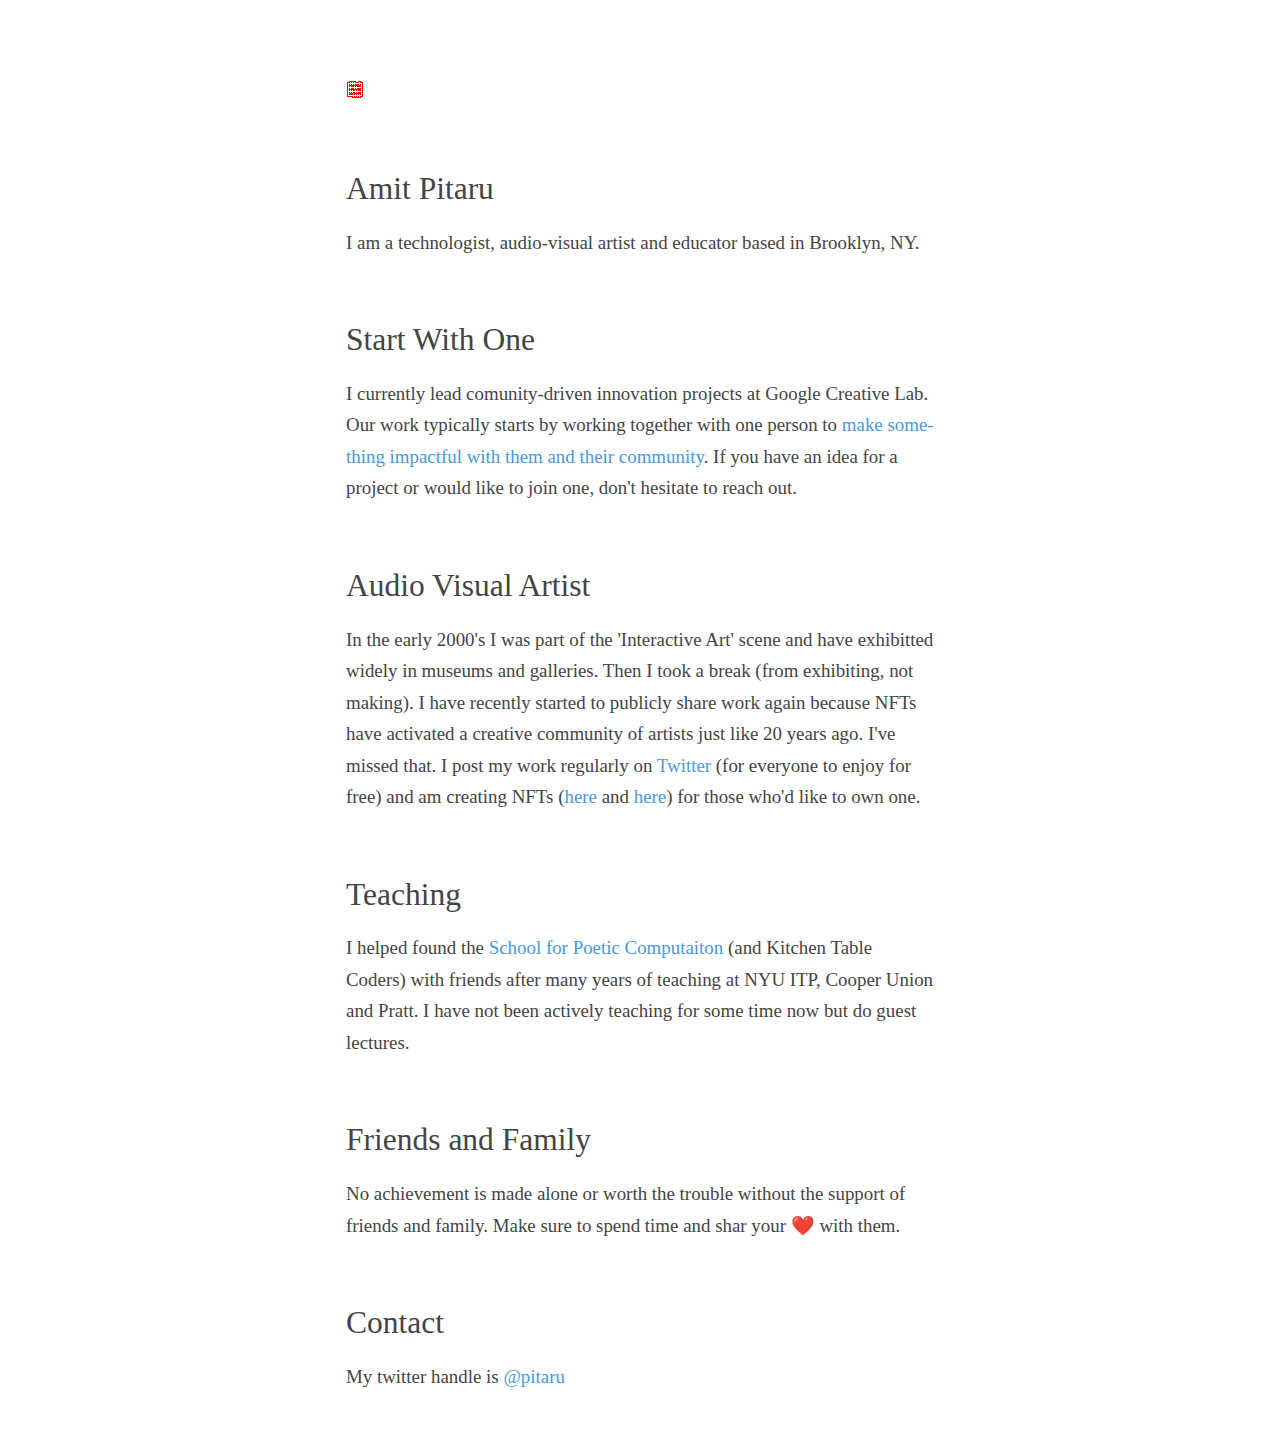
==== index.html @ 9d3275a8 "init" ====
<!DOCTYPE html>
<!-- saved from url=(0018)http://pitaru.com/ -->
<html lang="en"><head><meta http-equiv="Content-Type" content="text/html; charset=UTF-8">
  <title>Amit Pitaru</title>
  
  <meta name="description" content="Amit Pitaru is an interaction designer, coder, and educator from Broooklyn, New York">
  <meta name="author" content="Amit Pitaru">
  <meta name="viewport" content="width=device-width, initial-scale=1.0, minimum-scale=1.0, maximum-scale=1.0">


  <link rel="shortcut icon" href="http://pitaru.com/images/favicon.png">
  <link rel="stylesheet" media="screen, projection" href="./simple.css">
 
  <!-- enable HTML5 elements in IE7+8 -->
  <!--[if lt IE 9]>
  <script src="http://html5shim.googlecode.com/svn/trunk/html5.js"></script>
  <![endif]-->


</head> 
<body>
  <header>
    <div id="abacus"><img src="./pitaru_vector_abacus.gif" alt="Logo (Red Abacus)"></div>
  </header>
  
  <article>
  <h2>Amit Pitaru</h2>
<p>I am a technologist, audio-visual artist and educator based in Brooklyn, NY.</p>

<h2>Start With One</h2>
<p>I currently lead comunity-driven innovation projects at Google Creative Lab. Our work typically starts by working together with one person to <a hfer="http://g.co/startwithone">make something impactful with them and their community</a>. If you have an idea for a project or would like to join one, don't hesitate to reach out.</p>

<h2>Audio Visual Artist</h2>
<p>In the early 2000's I was part of the 'Interactive Art' scene and have exhibitted widely in museums and galleries. Then I took a break (from exhibiting, not making). I have recently started to publicly share work again because NFTs have activated a creative community of artists just like 20 years ago. I've missed that. I post my work regularly on <a href="http://twitter.com/pitaru"> Twitter</a> (for everyone to enjoy for free) and am creating NFTs (<a href="https://hicetnunc.art/pitaru">here</a> and <a hfer="https://www.fxhash.xyz/u/Pitaru">here</a>) for those who'd like to own one.</p>


<h2>Teaching</h2>
<p>I helped found the <a href="http://sfpc.io">School for Poetic Computaiton</a> (and Kitchen Table Coders) with friends after many years of teaching at NYU ITP, Cooper Union and Pratt. I have not been actively teaching for some time now but do guest lectures.</p>

<h2>Friends and Family</h2>
<p>No achievement is made alone or worth the trouble without the support of friends and family. Make sure to spend time and shar your ❤️ with them.</p>

<h2>Contact</h2>
<p>My twitter handle is <a href="http://twitter.com/pitaru">@pitaru</a></p>

</article>
    
</body></html>
---- simple.css ----
/*** LAYOUT ***/

body {
	background-color: #ffffff;
	padding: 1.6em;
	margin: 0;
	}

article, header {
	max-width: 28em;
	margin: 0 auto;
	}
	

#abacus {
	width: 100%;
	height: 100%;
	margin: 2em auto;
	}


/*** TYPOGRAPHY ***/

body {
    font-family: "Garamond", Georgia, serif;
    font-size: 21px;
    line-height: 1.5em;
    color: #444;
    }
    
p {
	font-size: 0.9em;
	-webkit-hyphens: auto;
	-moz-hyphens: auto;
	hyphens: auto;
	}
  

	
h1, h2, h3, h4 {
	font-weight: normal;
	text-rendering: optimizeLegibility;
	margin-bottom: 0;
	margin-top: 2em;
	font-style: normal;
	line-height: 1.2em;
	-webkit-font-smoothing: antialiased;
	}
	


a {
	color: #4799df; 
	text-decoration: none;
	}

a:hover, a:focus, a:visited {
	text-decoration: underline;
	}



/*** MEDIA QUERIES ***/

@media screen and (max-width:500px) {
	body {
		border-width: 0;
		border-top-width: 0em;
		font-size: 18px;
		}
	
	nav ul li a {
		font-size: 1em;
		}

}
@media screen and (max-height:500px) {
	#abacus {
	margin: 1.3em auto;
	}

	h1, h2, h3, h4 {
	margin-top: 1.3em;
}	

}



/*** FONTS ****/

@media screen and (min-width:1300px) { 	body { font-size: 24px; }  }
@media screen and (min-width:1800px) { 	body { font-size: 30px; text-rendering: optimizeLegibility; -webkit-font-smoothing: antialiased; }  }
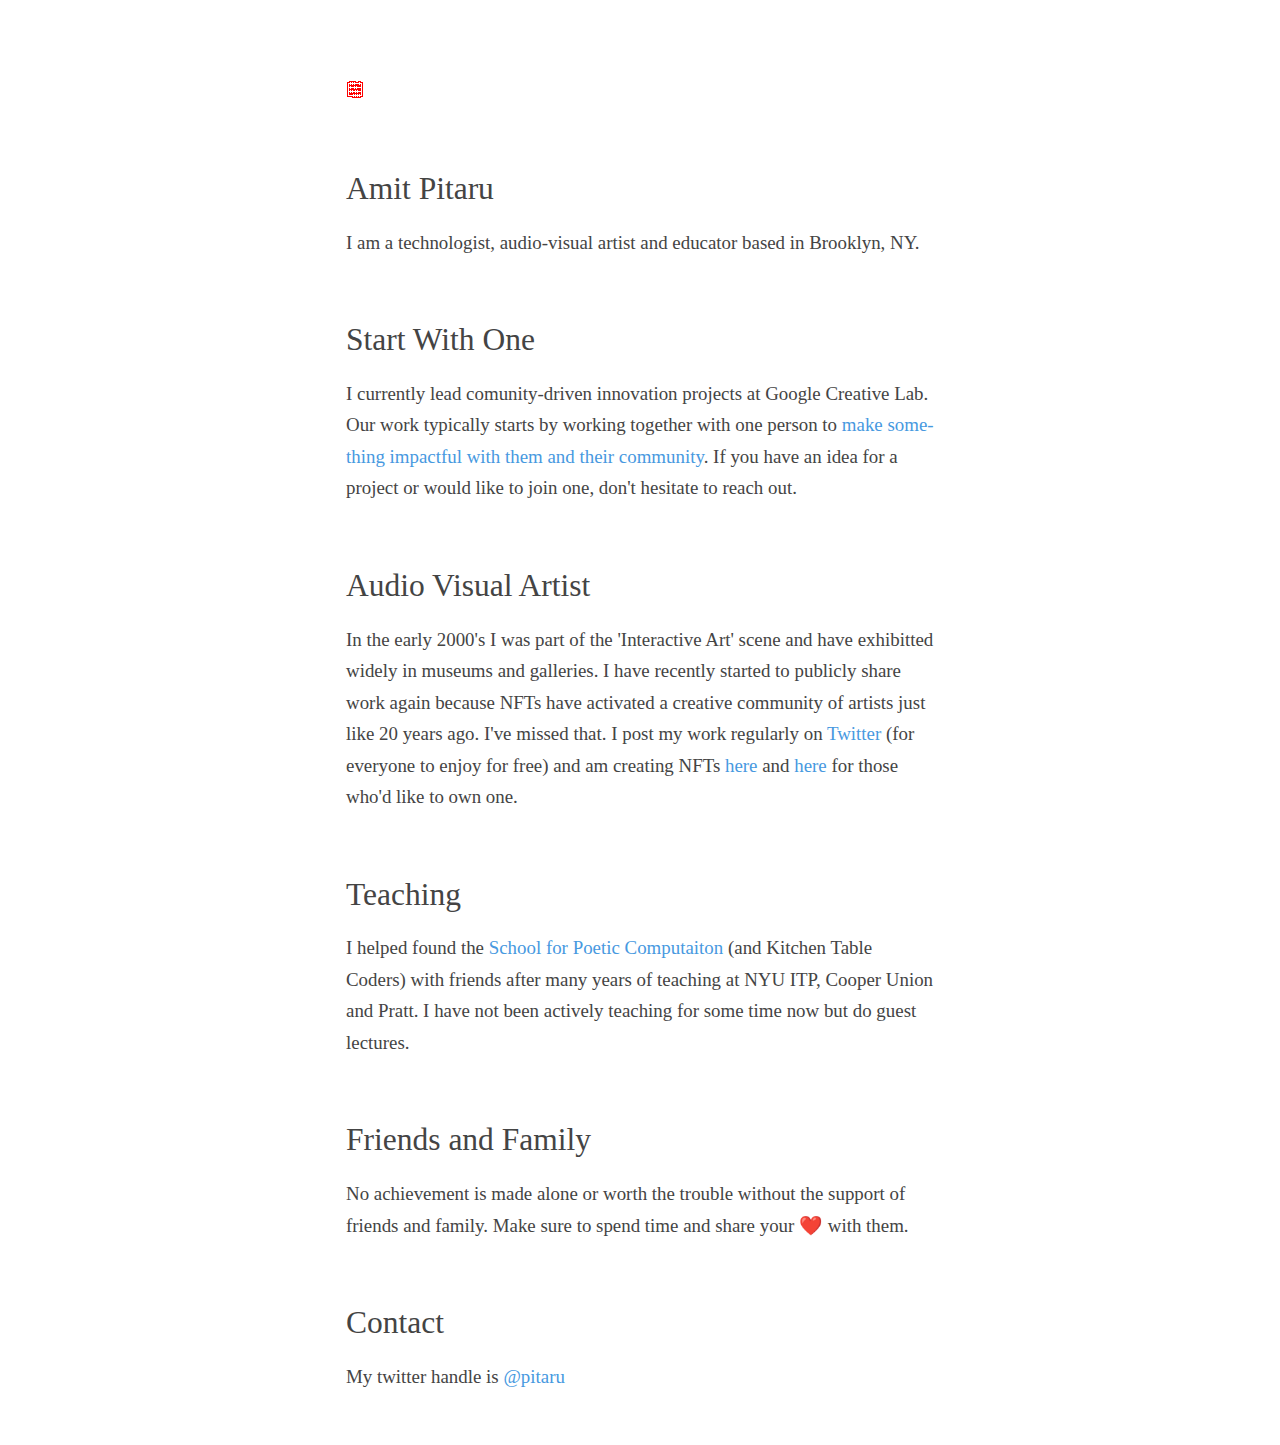
==== commit 03d2d16d: "Update index.html" ====
--- a/index.html
+++ b/index.html
@@ -28,17 +28,17 @@
 <p>I am a technologist, audio-visual artist and educator based in Brooklyn, NY.</p>
 
 <h2>Start With One</h2>
-<p>I currently lead comunity-driven innovation projects at Google Creative Lab. Our work typically starts by working together with one person to <a hfer="http://g.co/startwithone">make something impactful with them and their community</a>. If you have an idea for a project or would like to join one, don't hesitate to reach out.</p>
+<p>I currently lead comunity-driven innovation projects at Google Creative Lab. Our work typically starts by working together with one person to <a href="https://g.co/startwithone">make something impactful with them and their community</a>. If you have an idea for a project or would like to join one, don't hesitate to reach out.</p>
 
 <h2>Audio Visual Artist</h2>
-<p>In the early 2000's I was part of the 'Interactive Art' scene and have exhibitted widely in museums and galleries. Then I took a break (from exhibiting, not making). I have recently started to publicly share work again because NFTs have activated a creative community of artists just like 20 years ago. I've missed that. I post my work regularly on <a href="http://twitter.com/pitaru"> Twitter</a> (for everyone to enjoy for free) and am creating NFTs (<a href="https://hicetnunc.art/pitaru">here</a> and <a hfer="https://www.fxhash.xyz/u/Pitaru">here</a>) for those who'd like to own one.</p>
+<p>In the early 2000's I was part of the 'Interactive Art' scene and have exhibitted widely in museums and galleries. I have recently started to publicly share work again because NFTs have activated a creative community of artists just like 20 years ago. I've missed that. I post my work regularly on <a href="http://twitter.com/pitaru"> Twitter</a> (for everyone to enjoy for free) and am creating NFTs <a href="https://hicetnunc.art/pitaru">here</a> and <a hfer="https://www.fxhash.xyz/u/Pitaru">here</a> for those who'd like to own one.</p>
 
 
 <h2>Teaching</h2>
 <p>I helped found the <a href="http://sfpc.io">School for Poetic Computaiton</a> (and Kitchen Table Coders) with friends after many years of teaching at NYU ITP, Cooper Union and Pratt. I have not been actively teaching for some time now but do guest lectures.</p>
 
 <h2>Friends and Family</h2>
-<p>No achievement is made alone or worth the trouble without the support of friends and family. Make sure to spend time and shar your ❤️ with them.</p>
+<p>No achievement is made alone or worth the trouble without the support of friends and family. Make sure to spend time and share your ❤️ with them.</p>
 
 <h2>Contact</h2>
 <p>My twitter handle is <a href="http://twitter.com/pitaru">@pitaru</a></p>
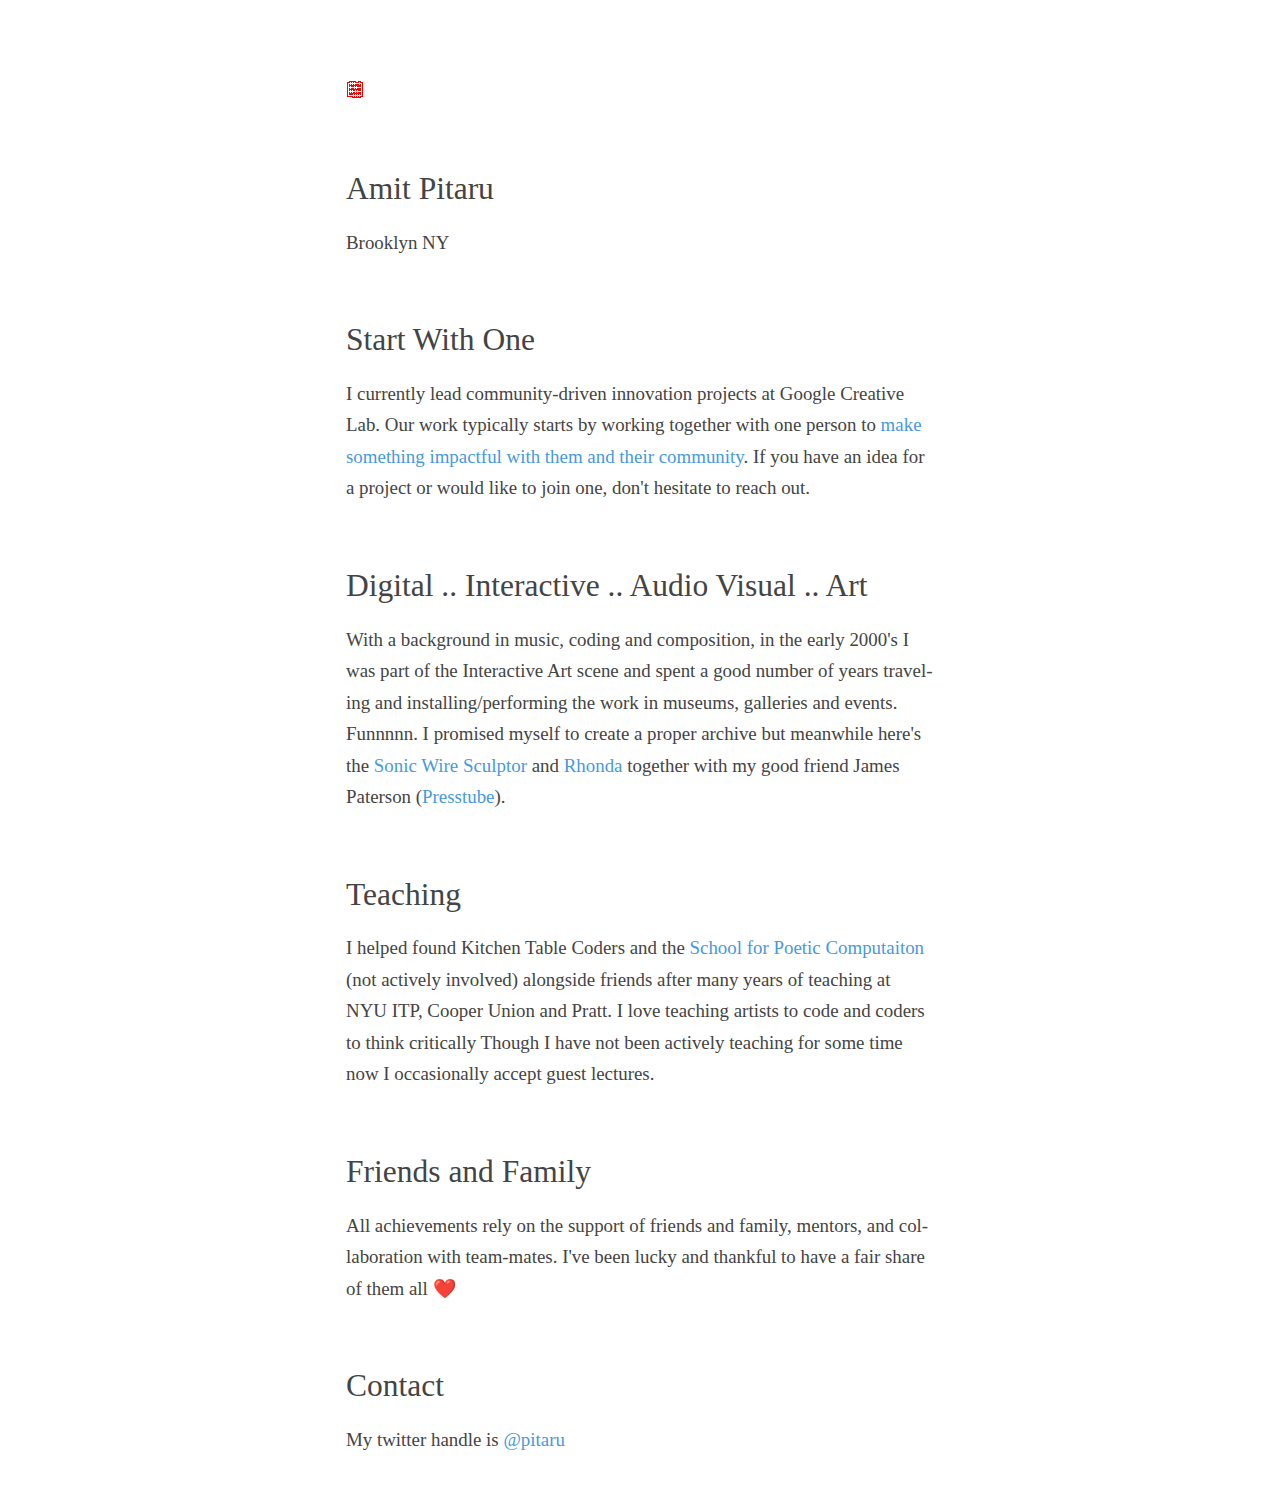
==== commit 277b8293: "update" ====
--- a/index.html
+++ b/index.html
@@ -3,12 +3,12 @@
 <html lang="en"><head><meta http-equiv="Content-Type" content="text/html; charset=UTF-8">
   <title>Amit Pitaru</title>
   
-  <meta name="description" content="Amit Pitaru is an interaction designer, coder, and educator from Broooklyn, New York">
+  <meta name="description" content="Amit Pitaru is a multidisciplinarian based in Brooklyn NY.">
   <meta name="author" content="Amit Pitaru">
   <meta name="viewport" content="width=device-width, initial-scale=1.0, minimum-scale=1.0, maximum-scale=1.0">
 
 
-  <link rel="shortcut icon" href="http://pitaru.com/images/favicon.png">
+  <link rel="shortcut icon" href="./favicon.png">
   <link rel="stylesheet" media="screen, projection" href="./simple.css">
  
   <!-- enable HTML5 elements in IE7+8 -->
@@ -25,20 +25,20 @@
   
   <article>
   <h2>Amit Pitaru</h2>
-<p>I am a technologist, audio-visual artist and educator based in Brooklyn, NY.</p>
+<p>Brooklyn NY</p>
 
 <h2>Start With One</h2>
-<p>I currently lead comunity-driven innovation projects at Google Creative Lab. Our work typically starts by working together with one person to <a href="https://g.co/startwithone">make something impactful with them and their community</a>. If you have an idea for a project or would like to join one, don't hesitate to reach out.</p>
+<p>I currently lead community-driven innovation projects at Google Creative Lab. Our work typically starts by working together with one person to <a href="https://g.co/startwithone">make something impactful with them and their community</a>. If you have an idea for a project or would like to join one, don't hesitate to reach out.</p>
 
-<h2>Audio Visual Artist</h2>
-<p>In the early 2000's I was part of the 'Interactive Art' scene and have exhibitted widely in museums and galleries. I have recently started to publicly share work again because NFTs have activated a creative community of artists just like 20 years ago. I've missed that. I post my work regularly on <a href="http://twitter.com/pitaru"> Twitter</a> (for everyone to enjoy for free) and am creating NFTs <a href="https://hicetnunc.art/pitaru">here</a> and <a hfer="https://www.fxhash.xyz/u/Pitaru">here</a> for those who'd like to own one.</p>
+<h2>Digital .. Interactive .. Audio Visual .. Art</h2>
+<p>With a background in music, coding and composition, in the early 2000's I was part of the Interactive Art scene and spent a good number of years traveling and installing/performing the work in museums, galleries and events. Funnnnn. I promised myself to create a proper archive but meanwhile here's the <a href="https://vimeo.com/99719683">Sonic Wire Sculptor</a> and  <a href="https://vimeo.com/99717328">Rhonda</a> together with my good friend James Paterson (<a href="http://presstube.com">Presstube</a>).</p>
 
 
 <h2>Teaching</h2>
-<p>I helped found the <a href="http://sfpc.io">School for Poetic Computaiton</a> (and Kitchen Table Coders) with friends after many years of teaching at NYU ITP, Cooper Union and Pratt. I have not been actively teaching for some time now but do guest lectures.</p>
+<p>I helped found Kitchen Table Coders and the <a href="http://sfpc.io">School for Poetic Computaiton</a> (not actively involved) alongside friends after many years of teaching at NYU ITP, Cooper Union and Pratt. I love teaching artists to code and coders to think critically Though I have not been actively teaching for some time now I occasionally accept guest lectures.</p>
 
 <h2>Friends and Family</h2>
-<p>No achievement is made alone or worth the trouble without the support of friends and family. Make sure to spend time and share your ❤️ with them.</p>
+<p>All achievements rely on the support of friends and family, mentors, and collaboration with team-mates. I've been lucky and thankful to have a fair share of them all ❤️</p>
 
 <h2>Contact</h2>
 <p>My twitter handle is <a href="http://twitter.com/pitaru">@pitaru</a></p>
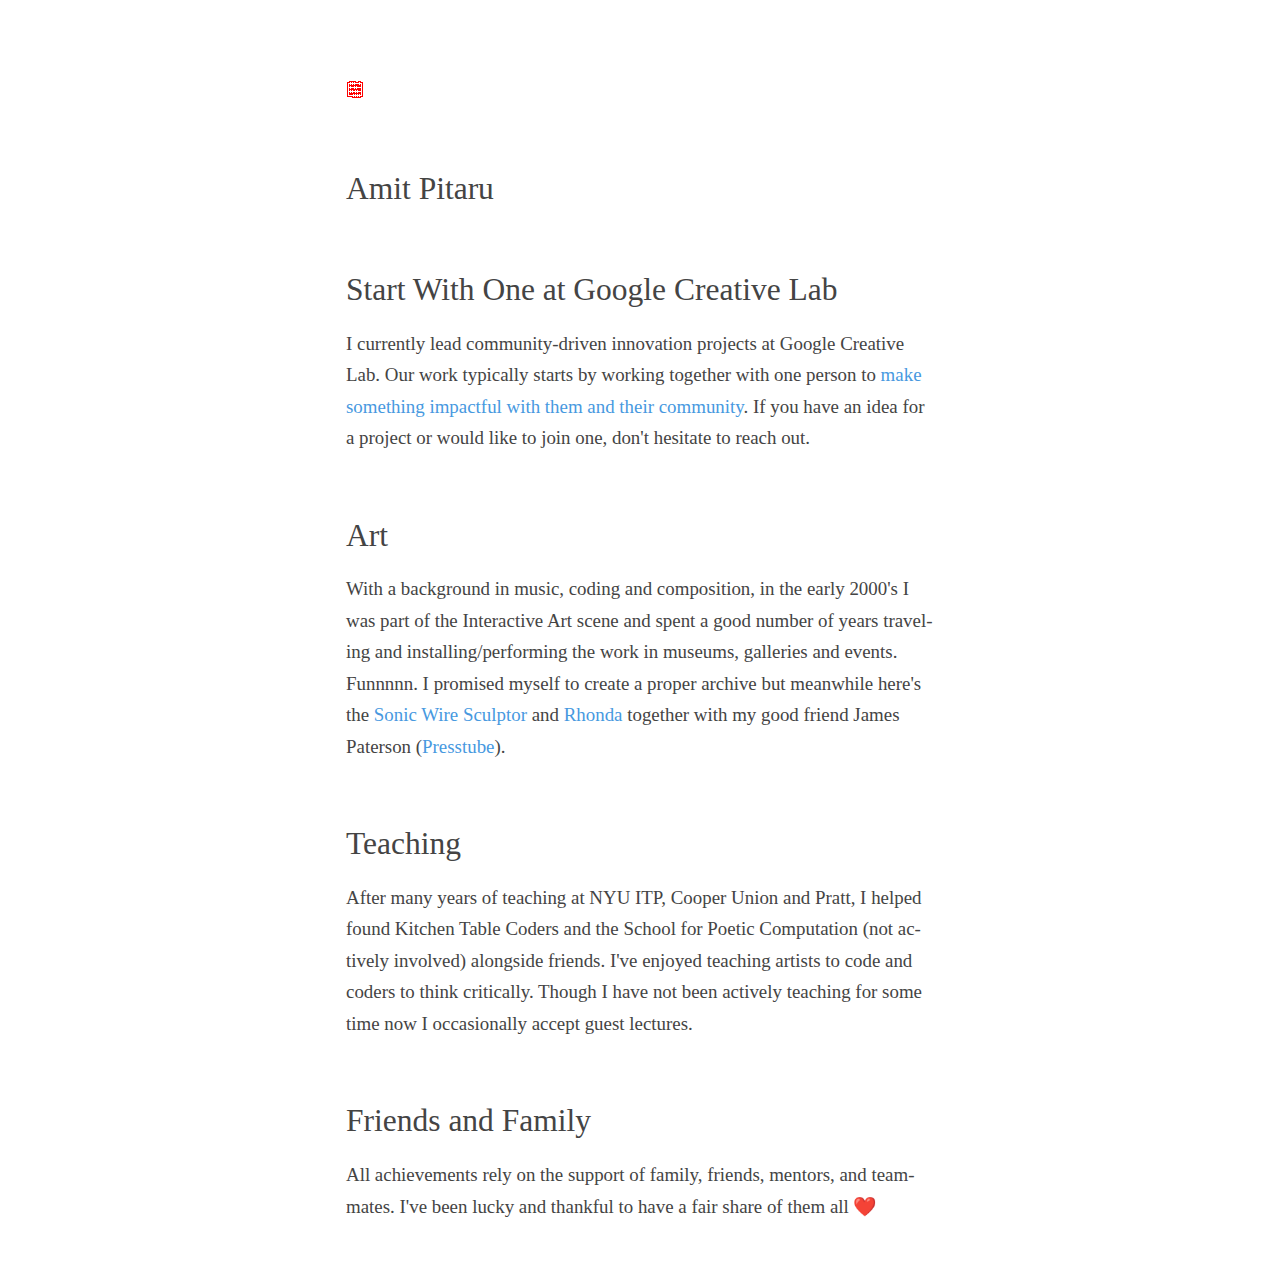
==== commit ef1bcb92: "update" ====
--- a/index.html
+++ b/index.html
@@ -25,23 +25,19 @@
   
   <article>
   <h2>Amit Pitaru</h2>
-<p>Brooklyn NY</p>
 
-<h2>Start With One</h2>
+<h2>Start With One at Google Creative Lab</h2>
 <p>I currently lead community-driven innovation projects at Google Creative Lab. Our work typically starts by working together with one person to <a href="https://g.co/startwithone">make something impactful with them and their community</a>. If you have an idea for a project or would like to join one, don't hesitate to reach out.</p>
 
-<h2>Digital .. Interactive .. Audio Visual .. Art</h2>
+<h2>Art</h2>
 <p>With a background in music, coding and composition, in the early 2000's I was part of the Interactive Art scene and spent a good number of years traveling and installing/performing the work in museums, galleries and events. Funnnnn. I promised myself to create a proper archive but meanwhile here's the <a href="https://vimeo.com/99719683">Sonic Wire Sculptor</a> and  <a href="https://vimeo.com/99717328">Rhonda</a> together with my good friend James Paterson (<a href="http://presstube.com">Presstube</a>).</p>
 
 
 <h2>Teaching</h2>
-<p>I helped found Kitchen Table Coders and the <a href="http://sfpc.io">School for Poetic Computaiton</a> (not actively involved) alongside friends after many years of teaching at NYU ITP, Cooper Union and Pratt. I love teaching artists to code and coders to think critically Though I have not been actively teaching for some time now I occasionally accept guest lectures.</p>
+<p>After many years of teaching at NYU ITP, Cooper Union and Pratt, I helped found Kitchen Table Coders and the School for Poetic Computation (not actively involved) alongside friends. I've enjoyed teaching artists to code and coders to think critically. Though I have not been actively teaching for some time now I occasionally accept guest lectures.</p>
 
 <h2>Friends and Family</h2>
-<p>All achievements rely on the support of friends and family, mentors, and collaboration with team-mates. I've been lucky and thankful to have a fair share of them all ❤️</p>
-
-<h2>Contact</h2>
-<p>My twitter handle is <a href="http://twitter.com/pitaru">@pitaru</a></p>
+<p>All achievements rely on the support of family, friends, mentors, and team-mates. I've been lucky and thankful to have a fair share of them all ❤️</p>
 
 </article>
     
